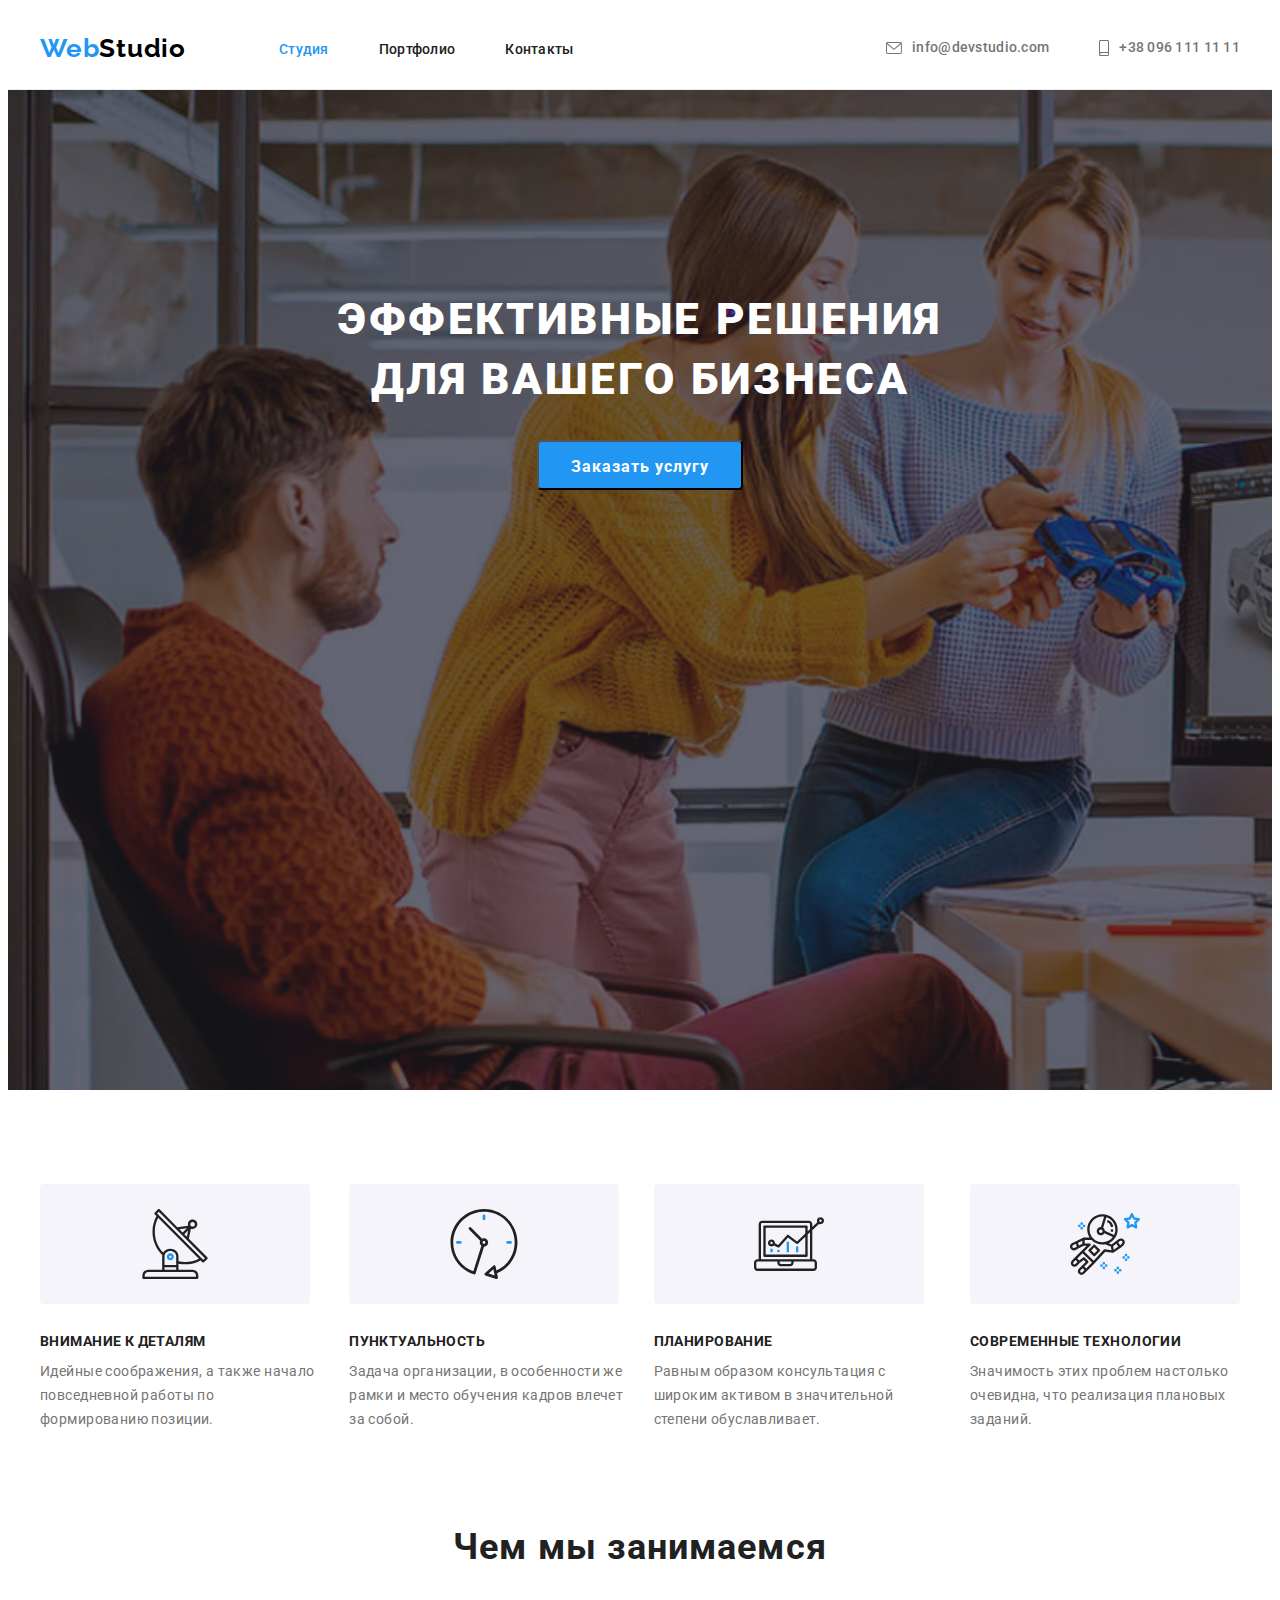
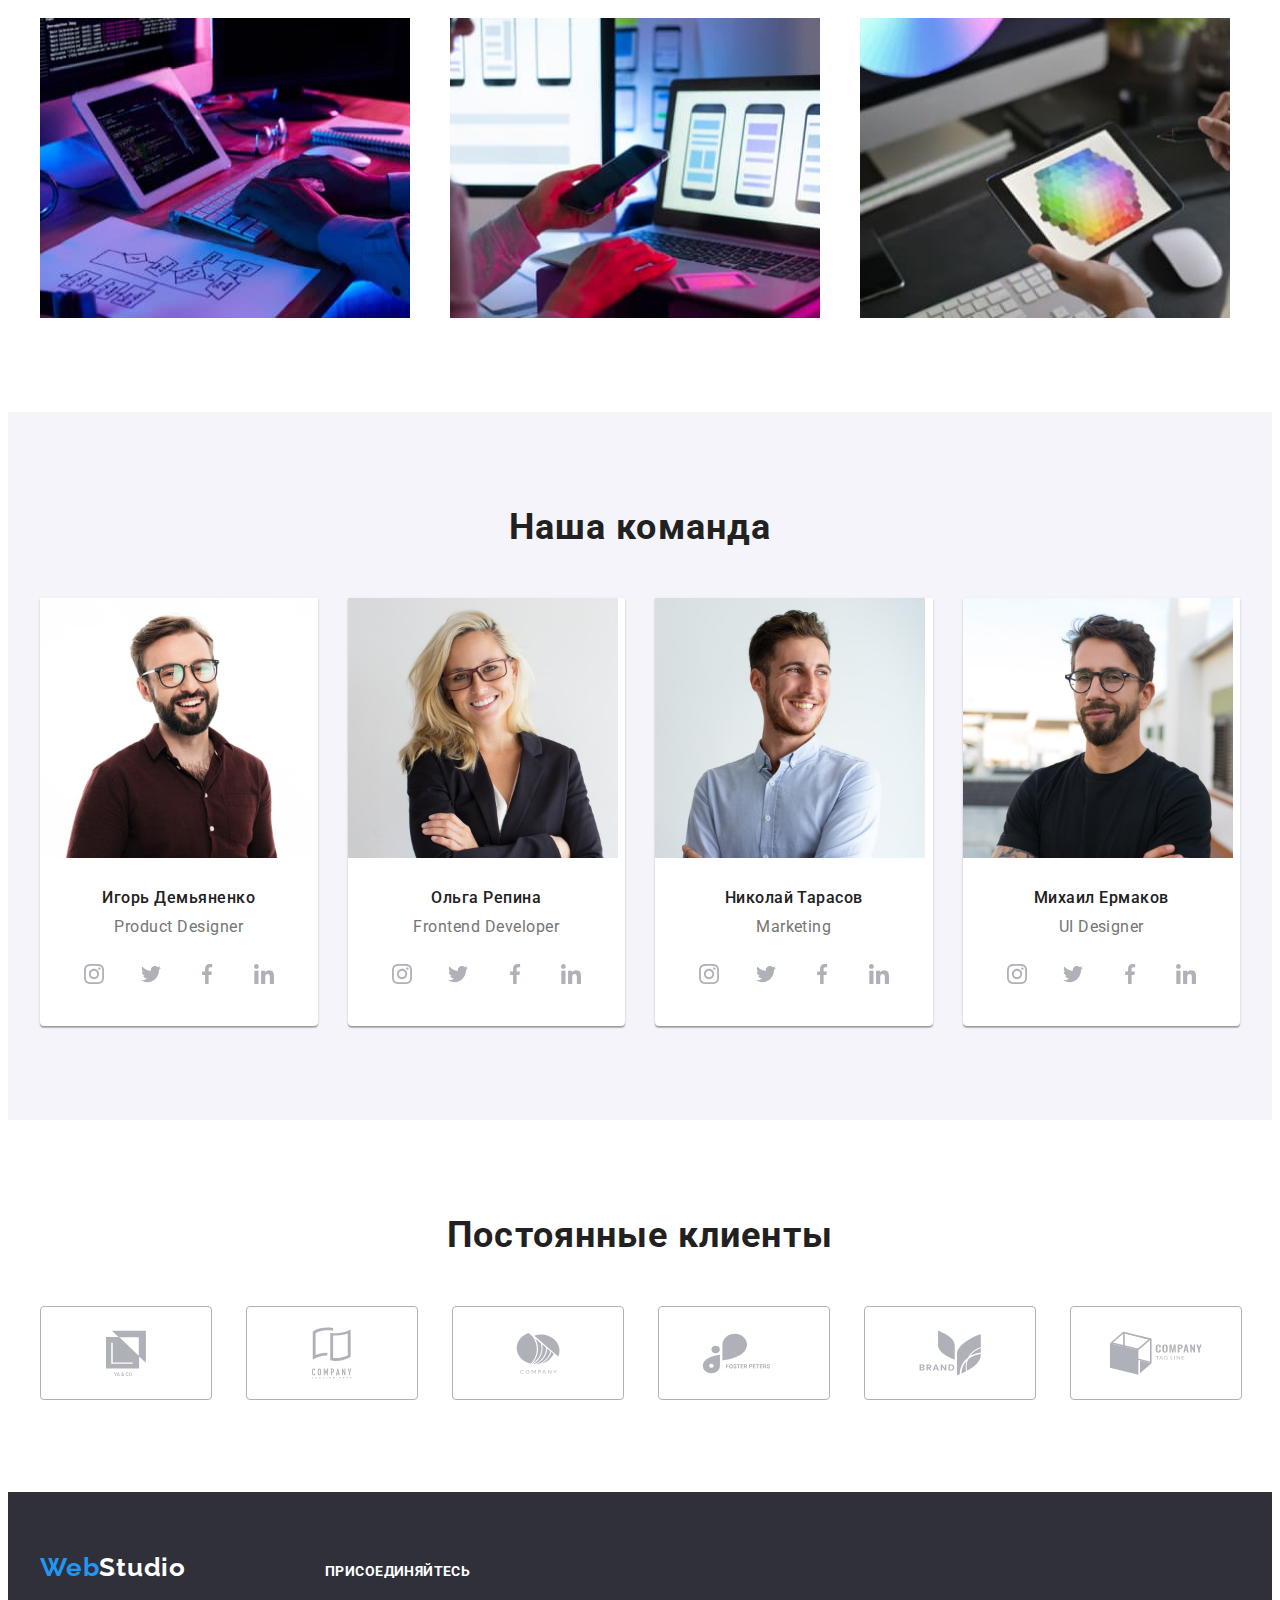
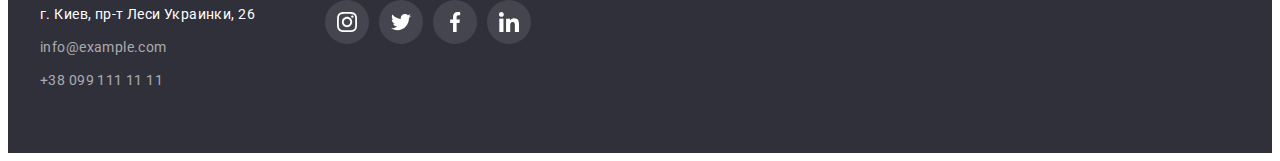
==== index.html @ faff6d55 "Копирование ДЗ4" ====
<!DOCTYPE html>
<html lang="ru">
<head>
    <meta charset="UTF-8">
    <meta http-equiv="X-UA-Compatible" content="IE=edge">
    <meta name="viewport" content="width=device-width, initial-scale=1.0">
    <title>WebStudio</title>
    <link rel="preconnect" href="https://fonts.gstatic.com">
    <link href="https://fonts.googleapis.com/css2?family=Raleway:wght@700&family=Roboto:wght@400;500;700;900&display=swap"
        rel="stylesheet">
    <link rel="stylesheet" href="https://cdnjs.cloudflare.com/ajax/libs/modern-normalize/1.1.0/modern-normalize.min.css"
        integrity="sha512-wpPYUAdjBVSE4KJnH1VR1HeZfpl1ub8YT/NKx4PuQ5NmX2tKuGu6U/JRp5y+Y8XG2tV+wKQpNHVUX03MfMFn9Q=="
        crossorigin="anonymous" referrerpolicy="no-referrer" />
    <link rel="stylesheet" href="./css/styles.css">  

</head>
<body>
    <!-- HEADER-->
    <header class="header"> 
        <div class="container header-container">
            <a class="logo-link link" href="./index.html"> <span class="logo-accent">Web</span>Studio</a>
            <nav class="navigation">
                <ul class="menu list">

                    <li class="menu-item">
                        <a class="menu-item-link current link" href="./index.html">Студия</a>
                    </li>

                    <li class="menu-item">
                        <a class="menu-item-link link" href="./portfolio.html">Портфолио</a>
                    </li>
            
                    <li class="menu-item">
                        <a class="menu-item-link link" href="">Контакты</a>
                    </li>
                </ul>
            </nav>

            <ul class="menu-contakt list">
                <li class="contakt-item">
                    <a class="contakt-link link" href="mailto:info@devstudio.com">
                        <svg class="contact-icon" width="16" height="12">
                            <use href="./images/sprint/icons.svg#icon-mail"></use>                           
                        
                        </svg>
                        info@devstudio.com </a>
                </li>
            
                <li class="contakt-item">
                    <a class="contakt-link link" href="tel:+380961111111">
                        <svg class="contact-icon" width="10" height="16">
                            <use href="./images/sprint/icons.svg#icon-smartphone"></use>
                        </svg>
                        +38 096 111 11 11</a>
                </li>
            </ul>
        </div>
       
       
        
        
    </header>
    <main>
     <!--HERO-->
        <section class="hero">           
            <div>
                <h1 class="hero-title">Эффективные решения для вашего бизнеса</h1>
                <button class="modal-btn" type="button"> Заказать услугу</button>
            </div>            
        </section>
    <!--WORK-->
        <section class="work-section">
            
            <div class="container">
                <h2 hidden>Преимущества</h2>
                <ul class="list work-list">
                    <li class="work-section-item">
                        <div class="work-section-box"> 
                            <svg class="work-section-icon" width="70" height="70">
                                <use href="./images/sprint/icons.svg#icon-antenna"></use>
                            </svg>
                        </div>
                            <h3 class="work-section-title secondary-title">Внимание к деталям</h3>
                            <p class="description">Идейные соображения, а также начало повседневной работы по формированию позиции.</p>
                        
                    </li>
                
                    <li class="work-section-item">
                        <div class="work-section-box"> 
                            <svg class="work-section-icon" width="70" height="70">
                                <use href="./images/sprint/icons.svg#icon-clock"></use>
                            </svg>
                        </div>
                            <h3 class="work-section-title secondary-title">Пунктуальность</h3>
                            <p class="description">Задача организации, в особенности же рамки и место обучения кадров влечет за собой.</p>
                        
                    </li>
                
                    <li class="work-section-item">
                        <div class="work-section-box"> 
                            <svg class="work-section-icon" width="70" height="70">
                                <use href="./images/sprint/icons.svg#icon-diagram"></use>
                            </svg>
                        </div>
                    
                            <h3 class="work-section-title secondary-title">Планирование</h3>
                            <p class="description">Равным образом консультация с широким активом в значительной степени обуславливает.</p>
                        
                    </li>
                
                    <li class="work-section-item">
                        <div class="work-section-box"> 
                            <svg class="work-section-icon" width="70" height="70">
                                <use href="./images/sprint/icons.svg#icon-astronaut"></use>
                            </svg>
                        </div>
                            <h3 class="work-section-title secondary-title">Современные технологии</h3>
                            <p class="description">Значимость этих проблем настолько очевидна, что реализация плановых заданий.</p>
                        
                    </li>
                </ul>
            </div>
            
                       
                    
        </section>
    <!-- ABOUT-->
        <section class="about section">            
            <div class="container">
                <h2 class="section-title title">Чем мы занимаемся</h2>
                <ul class="list about-list">
                    <li class="about-list-item"><img src="./images/foto/box_1.jpg" alt="Написание кода" width="370" height="300"></li>
                    <li class="about-list-item"><img src="./images/foto/box_2.jpg" alt="Тестирование сайта" width="370" height="300"></li>
                    <li class="about-list-item"><img src="./images/foto/box_3.jpg" alt="Пользование сайтом" width="370" height="300"></li>
                </ul>
            </div>
            

        </section>
     <!-- TEAM    -->
        <section class="team section">           
            <div class="container">
                <h2 class="section-title title ">Наша команда</h2>
                <ul class="list team-list">

                    <li class=" team-list-item">
                        <img src="./images/team/igor.jpg" alt="Игорь Демьяненко" width="270" height="260">
                        <div class="team-box">
                            <h3 class="our-team-name secondary-title">Игорь Демьяненко</h3>
                            <p class="profession" lang="en">Product Designer</p>
                            <ul class="social-list list">
                                <li class="social-list-item">
                                     <a href="" class="social-list-link">
                                        <svg class="social-list-icon"  width="20" height="20">
                                            <use href="./images/sprint/icons.svg#icon-instagram"></use>
                                        </svg>
                                    </a>
                                </li>
                            

                                <li class="social-list-item">
                                     <a href="" class="social-list-link">
                                        <svg class="social-list-icon"  width="20" height="20">
                                            <use href="./images/sprint/icons.svg#icon-twitter">

                                            </use>
                                        </svg>
                                    </a>
                                </li>

                                <li class="social-list-item"> 
                                    <a href="" class="social-list-link">
                                        <svg class="social-list-icon"  width="20" height="20">
                                            <use href="./images/sprint/icons.svg#icon-facebook">

                                            </use>
                                        </svg>
                                    </a>
                                </li>

                                <li class="social-list-item"> 
                                    <a href="" class="social-list-link">
                                        <svg class="social-list-icon"  width="20" height="20">
                                            <use href="./images/sprint/icons.svg#icon-linkedin">

                                            </use>
                                        </svg>
                                  </a>
                                </li>
                            </ul>
                        </div>
                    </li>

                    <li class="team-list-item">
                        <img src="./images/team/olga.jpg" alt="Ольга Репина" width="270" height="260">
                        <div class="team-box">
                            <h3 class="our-team-name secondary-title">Ольга Репина</h3>
                            <p class="profession" lang="en">Frontend Developer</p>
                            <ul class="social-list list">
                                <li class="social-list-item">
                                    <a href="" class="social-list-link">
                                        <svg class="social-list-icon" width="20" height="20">
                                            <use href="./images/sprint/icons.svg#icon-instagram"></use>
                                        </svg>
                                    </a>
                                </li>
                            
                            
                                <li class="social-list-item">
                                    <a href="" class="social-list-link">
                                        <svg class="social-list-icon" width="20" height="20">
                                            <use href="./images/sprint/icons.svg#icon-twitter">
                            
                                            </use>
                                        </svg>
                                    </a>
                                </li>
                            
                                <li class="social-list-item">
                                    <a href="" class="social-list-link">
                                        <svg class="social-list-icon" width="20" height="20">
                                            <use href="./images/sprint/icons.svg#icon-facebook">
                            
                                            </use>
                                        </svg>
                                    </a>
                                </li>
                            
                                <li class="social-list-item">
                                    <a href="" class="social-list-link">
                                        <svg class="social-list-icon" width="20" height="20">
                                            <use href="./images/sprint/icons.svg#icon-linkedin">
                            
                                            </use>
                                        </svg>
                                    </a>
                                </li>
                            </ul>
                        </div>
                    </li>

                    <li class="team-list-item">
                        <img src="./images/team/nikolay.jpg" alt="Николай Тарасов" width="270" height="260">
                        <div class="team-box">
                            <h3 class="our-team-name secondary-title">Николай Тарасов</h3>
                            <p class="profession" lang="en">Marketing</p>
                            <ul class="social-list list">
                                <li class="social-list-item">
                                    <a href="" class="social-list-link">
                                        <svg class="social-list-icon" width="20" height="20">
                                            <use href="./images/sprint/icons.svg#icon-instagram"></use>
                                        </svg>
                                    </a>
                                </li>
                            
                            
                                <li class="social-list-item">
                                    <a href="" class="social-list-link">
                                        <svg class="social-list-icon" width="20" height="20">
                                            <use href="./images/sprint/icons.svg#icon-twitter">
                            
                                            </use>
                                        </svg>
                                    </a>
                                </li>
                            
                                <li class="social-list-item">
                                    <a href="" class="social-list-link">
                                        <svg class="social-list-icon" width="20" height="20">
                                            <use href="./images/sprint/icons.svg#icon-facebook">
                            
                                            </use>
                                        </svg>
                                    </a>
                                </li>
                            
                                <li class="social-list-item">
                                    <a href="" class="social-list-link">
                                        <svg class="social-list-icon" width="20" height="20">
                                            <use href="./images/sprint/icons.svg#icon-linkedin">
                            
                                            </use>
                                        </svg>
                                    </a>
                                </li>
                            </ul>
                        </div>
                    </li>

                    <li class="team-list-item">
                        <img src="./images/team/michail.jpg" alt="Михаил Ермаков" width="270" height="260">
                        <div class="team-box">
                            <h3 class="our-team-name secondary-title">Михаил Ермаков</h3>
                            <p class="profession" lang="en">UI Designer</p>
                            <ul class="social-list list">
                                <li class="social-list-item">
                                    <a href="" class="social-list-link">
                                        <svg class="social-list-icon" width="20" height="20">
                                            <use href="./images/sprint/icons.svg#icon-instagram"></use>
                                        </svg>
                                    </a>
                                </li>
                            
                            
                                <li class="social-list-item">
                                    <a href="" class="social-list-link">
                                        <svg class="social-list-icon" width="20" height="20">
                                            <use href="./images/sprint/icons.svg#icon-twitter">
                            
                                            </use>
                                        </svg>
                                    </a>
                                </li>
                            
                                <li class="social-list-item">
                                    <a href="" class="social-list-link">
                                        <svg class="social-list-icon" width="20" height="20">
                                            <use href="./images/sprint/icons.svg#icon-facebook">
                            
                                            </use>
                                        </svg>
                                    </a>
                                </li>
                            
                                <li class="social-list-item">
                                    <a href="" class="social-list-link">
                                        <svg class="social-list-icon" width="20" height="20">
                                            <use href="./images/sprint/icons.svg#icon-linkedin">
                            
                                            </use>
                                        </svg>
                                    </a>
                                </li>
                            </ul>
                        </div>
                    </li>

                </ul>

            </div>
            
        </section>
    <!-- Clients-->
        <section class="clients section">           
            <div class="container">
                <h2 class="section-title title">Постоянные клиенты</h2>
                <ul class="list cliens-list">
                    <li class="clients-list-item"> 
                        <a href="" class="clients-link">
                            <svg class="clients-list-icon" width="40" height="47">
                                <use href="./images/sprint/icons.svg#icon-logo_1"></use>
                            </svg>
                        </a>
                             
                           
                    </li>

                    <li class="clients-list-item"> 
                       <a href="" class="clients-link">
                            <svg class="clients-list-icon" width="40" height="52">
                                <use href="./images/sprint/icons.svg#icon-logo_2"></use>
                            </svg>
                       </a>
                    </li>

                    <li class="clients-list-item"> 
                        <a href="" class="clients-link">
                            <svg class="clients-list-icon" width="44" height="42">
                                <use href="./images/sprint/icons.svg#icon-logo_3"></use>
                            </svg>
                        </a>
                    </li>

                    <li class="clients-list-item"> 
                        <a href="" class="clients-link">
                            <svg class="clients-list-icon" width="85" height="41">
                                <use href="./images/sprint/icons.svg#icon-logo_4"></use>
                            </svg>
                        </a>
                    </li>

                    <li class="clients-list-item"> 
                        <a href="" class="clients-link">
                            <svg class="clients-list-icon" width="63" height="46">
                                <use href="./images/sprint/icons.svg#icon-logo_5"></use>
                            </svg>
                        </a>
                    </li>

                    <li class="clients-list-item"> 
                        <a href="" class="clients-link">
                            <svg class="clients-list-icon" width="94" height="44">
                                <use href="./images/sprint/icons.svg#icon-logo_6"></use>
                            </svg>
                        </a>
                    </li>
               
                    </ul>
 
                </div>
        
        
        </section>
    </main>

<!--CONTACT INFORMATION-->
    <footer class="footer">        
        <div class="container footer-container">
                <div class="logo-contakt">
                    <a class="footer-logo-link link" href="./index.html"> <span class="logo-accent">Web</span>Studio</a>
                   <address class="address">
                        <ul class="list">
                            <li class="footer-item">
                                <a class="footer-address link" href="https://goo.gl/maps/Tj9icxPrhK7F6WNFA" target="_blank"
                                    rel="noopener noreferrer">г. Киев, пр-т Леси Украинки, 26</a>
                            </li>
                            <li class="footer-item">
                                <a class="footer-mail link" href="mailto:info@example.com">info@example.com</a>
                            </li>
                            <li class="footer-item">
                                <a class="footer-tel link" href="tel:+380991111111">+38 099 111 11 11</a>
                            </li>
                        </ul>
                    </address>  
                </div>
            
                <div class="social-contakt">
                    <h3 class="footer-title ">присоединяйтесь</h3>
                    
                    <ul class="footer-list list">
                        <li class="footer-social-list-item">
                            <a href="" class="footer-social-list-link">
                                <svg class="social-list-icon" width="20" height="20">
                                    <use href="./images/sprint/icons.svg#icon-instagram"></use>
                                </svg>
                            </a>
                        </li>
                    
                    
                        <li class="footer-social-list-item">
                            <a href="" class="footer-social-list-link">
                                <svg class="social-list-icon" width="20" height="20">
                                    <use href="./images/sprint/icons.svg#icon-twitter">
                    
                                    </use>
                                </svg>
                            </a>
                        </li>
                    
                        <li class="footer-social-list-item">
                            <a href="" class="footer-social-list-link">
                                <svg class="social-list-icon" width="20" height="20">
                                    <use href="./images/sprint/icons.svg#icon-facebook">
                    
                                    </use>
                                </svg>
                            </a>
                        </li>
                    
                        <li class="footer-social-list-item">
                            <a href="" class="footer-social-list-link">
                                <svg class="social-list-icon" width="20" height="20">
                                    <use href="./images/sprint/icons.svg#icon-linkedin">
                    
                                    </use>
                                </svg>
                            </a>
                        </li>
                    </ul>
                </div>
            

        </div>
        
    </footer>

    
</body>
</html>
---- css/styles.css ----
:root {
  --main-font: "Roboto", sans-serif;
  --secondary-font: "Raleway", sans-serif;
  --accent-color: #2196f3;
  --primary-text-color: #212121;
  --secondary-color: #757575;
  --background-color: #2f303a;
  --white-color: #ffffff;
  --black-color: #000000;
  --background-icon: #afb1b8;
}

h1,
h2,
h3,
h4,
h5,
h6,
p {
  margin-top: 0;
  margin-bottom: 0;
}

ul,
ol {
  margin-top: 0;
  margin-bottom: 0;
  padding-left: 0;
}
img {
  display: block;
}
.list {
  list-style: none;
}
.link {
  text-decoration: none;
}
body {
  font-family: var(--main-font);
}

.container {
  width: 1200px;
  margin: 0 auto;
  padding-left: 15px;
  padding-right: 15px;
}
.section {
  padding-top: 94px;
  padding-bottom: 94px;
}
/*-------------COMPONENT------------*/
.title {
  margin-bottom: 50px;
}

.secondary-title {
  margin-bottom: 10px;
}

/*-------------HEADER------------*/
.header {
  padding-top: 25px;
  padding-bottom: 25px;
  border-bottom: 1px solid #ececec;
}
.header-container,
.menu {
  display: flex;
  align-items: center;
}

.menu-item:not(:last-child) {
  margin-right: 50px;
}
.contakt-item:not(:last-child) {
  margin-right: 50px;
}
.menu-contakt {
  display: flex;
  margin-left: auto;
  align-items: center;
}
.contact-icon {
  margin-right: 10px;
  fill: var(--secondary-color);
}
.logo-link {
  margin-right: 93px;
  font-family: var(--secondary-font);
  font-weight: 700;
  font-size: 26px;
  line-height: 1.19;
  letter-spacing: 0.03em;
  color: var(--black-color);
}
.logo-accent {
  color: var(--accent-color);
}
.menu-item-link {
  font-weight: 500;
  font-size: 14px;
  line-height: 1.14;
  letter-spacing: 0.02em;
  color: var(--primary-text-color);
}

.menu-item-link:hover,
.menu-item-link:focus {
  color: var(--accent-color);
}

.menu-item-link.current {
  color: var(--accent-color);
}
.contakt-link {
  display: flex;
  align-items: center;
  font-style: 400;
  font-weight: 500;
  font-size: 14px;
  line-height: 1.14;
  letter-spacing: 0.02em;
  color: var(--secondary-color);
}

.contakt-link:hover,
.contakt-link:focus {
  color: var(--accent-color);
}
.contakt-link:hover .contact-icon,
.contakt-link:focus .contact-icon {
  fill: var(--accent-color);
}

/*------------- END HEADER------------*/

/*------------------HERO-----------------*/
.hero {
  background-color: var(--background-color);
  background-image: linear-gradient(
      rgba(47, 48, 58, 0.4),
      rgba(47, 48, 58, 0.4)
    ),
    url(../images/hero/bg.jpg);
  background-size: cover;
  max-width: 1600px;
  height: 600px;
  margin: 0 auto;
  padding-top: 200px;
  padding-bottom: 200px;
  text-align: center;
}
.hero-title {
  font-weight: 900;
  font-size: 44px;
  line-height: 1.36;
  text-align: center;
  letter-spacing: 0.06em;
  text-transform: uppercase;
  color: var(--white-color);
  width: 700px;
  margin: 0 auto;
  margin-bottom: 30px;
}

.modal-btn {
  height: 50px;
  border-radius: 4px;
  padding: 10px 32px;
  font-family: var(--main-font);
  font-weight: 700;
  font-size: 16px;
  line-height: 1.88;
  letter-spacing: 0.06em;
  cursor: pointer;
  color: var(--white-color);
  background-color: var(--accent-color);
}
/*------------------ END HERO -----------------*/
/*------- WORK --------*/
.work-section {
  padding-top: 94px;
}
.work-list {
  display: flex;
  margin-left: -30px;
  margin-top: -30px;
}
.work-section-item {
  flex-basis: calc((100% -120px) / 4);
  margin-left: 30px;
  margin-top: 30px;
}
.work-section-title {
  font-weight: 700;
  font-size: 14px;
  line-height: 1.14;
  letter-spacing: 0.03em;
  text-transform: uppercase;
  color: var(--primary-text-color);
}
.description {
  font-weight: 400;
  font-size: 14px;
  line-height: 1.71;
  letter-spacing: 0.03em;
  color: var(--secondary-color);
}
.work-section-box {
  display: flex;
  justify-content: center;
  align-items: center;
  width: 270px;
  height: 120px;
  background: #f5f4fa;
  border-radius: 4px;
  fill: var(--background-icon);
  margin-bottom: 30px;
}
/*-----------END WORK-----------*/

/*-----------ABOUT--------------*/
.about-list {
  display: flex;
  flex-wrap: wrap;
  margin-left: -30px;
  margin-top: -30px;
}

.about-list-item {
  flex-basis: calc((100% - 90px) / 3);
  margin-left: 30px;
  margin-top: 30px;
}
/*----------- END ABOUT--------------*/
/* -------------TEAM--------------  */
.social-list-link {
  display: flex;
  align-items: center;
  justify-content: center;
  width: 44px;
  height: 44px;
  border-radius: 50%;
  background-color: var(--white-color);
  fill: var(--background-icon);
}
.social-list {
  display: flex;
  justify-content: space-between;
}

.social-list-link:hover,
.social-list-link:focus {
  background-color: var(--accent-color);
  fill: var(--white-color);
}

.team {
  background-color: #f5f4fa;
}

.team-list {
  display: flex;
  flex-wrap: wrap;
  margin-left: -30px;
  margin-top: -30px;
}
.team-list-item {
  box-shadow: 0px 1px 3px rgba(0, 0, 0, 0.12), 0px 1px 1px rgba(0, 0, 0, 0.14),
    0px 2px 1px rgba(0, 0, 0, 0.2);
  border-radius: 0px 0px 4px 4px;
  background: var(--white-color);
  flex-basis: calc((100% - 120px) / 4);
  margin-left: 30px;
  margin-top: 30px;
}
.section-title {
  font-weight: 700;
  font-size: 36px;
  line-height: 1.17;
  text-align: center;
  letter-spacing: 0.03em;
  color: var(--primary-text-color);
}
.our-team-name {
  font-weight: 500;
  font-size: 16px;
  line-height: 1.19;
  text-align: center;
  letter-spacing: 0.03em;
  color: var(--primary-text-color);
  margin-bottom: 10px;
}
.profession {
  font-weight: 400;
  font-size: 16px;
  line-height: 1.19;
  text-align: center;
  letter-spacing: 0.03em;
  color: var(--secondary-color);
  margin-bottom: 16px;
}
.team-box {
  padding: 30px 32px;
}

/*------------END TEAM---------*/
/* ==================CLIENTS============== */
.clients-list-item {
  width: 170px;
  height: 92px;
}
.cliens-list {
  display: flex;
  justify-content: space-between;
}
.clients-link {
  display: flex;
  justify-content: center;
  align-items: center;

  width: 100%;
  height: 100%;
  border: 1px solid var(--background-icon);
  border-radius: 4px;
}
.clients-list-icon {
  fill: var(--background-icon);
}
.clients-link:hover,
.cclients-link:focus {
  border-color: var(--accent-color);
}
.clients-link:hover .clients-list-icon,
.clients-link:focus .clients-list-icon {
  fill: var(--accent-color);
}
/*--------------FOOTER----------*/
.footer {
  background-color: var(--background-color);
  padding-top: 60px;
  padding-bottom: 60px;
}
.logo-contakt {
  margin-right: 70px;
}
.footer-container {
  display: flex;
}
.footer-list {
  display: flex;
}
.footer-title {
  margin-bottom: 20px;
  margin-top: 12px;
}
.footer-social-list-link {
  display: flex;
  align-items: center;
  justify-content: center;
  width: 44px;
  height: 44px;
  border-radius: 50%;
  background: rgba(255, 255, 255, 0.1);
  fill: var(--white-color);
}
.footer-social-list-item:not(:last-child) {
  margin-right: 10px;
}

.footer-social-list-link:hover,
.footer-social-list-link:focus {
  background-color: var(--accent-color);
}

.address {
  font-style: inherit;
}

.footer-item:not(:last-child) {
  margin-bottom: 9px;
}
.footer-logo-link {
  font-family: var(--secondary-font);
  font-weight: 700;
  font-size: 26px;
  line-height: 1.19;
  letter-spacing: 0.03em;
  color: var(--white-color);
  margin-bottom: 20px;
  display: block;
}
.footer-address {
  font-weight: 400;
  font-size: 14px;
  line-height: 1.71;
  letter-spacing: 0.03em;
  color: var(--white-color);
}
.footer-mail,
.footer-tel {
  font-style: 400;
  font-weight: 400;
  font-size: 14px;
  line-height: 1.71;
  letter-spacing: 0.03em;
  color: rgba(255, 255, 255, 0.6);
}
.footer-title {
  font-weight: 700;
  font-size: 14px;
  line-height: 1.14;
  letter-spacing: 0.03em;
  text-transform: uppercase;
  color: var(--white-color);
}

/*--------------END FOOTER---------*/

/*--------------- PORTFOLIO-BUTTON------------*/
.portfolio-list {
  display: flex;
  justify-content: center;
  margin-bottom: 50px;
}
.portfolio-item:not(:last-child) {
  margin-right: 8px;
}

.portfolio-btn {
  border-radius: 4px;
  border: none;
  padding: 6px 22px;
  font-family: var(--main-font);
  font-weight: 500;
  font-size: 16px;
  line-height: 1.63;
  text-align: center;
  letter-spacing: 0.03em;
  color: var(--primary-text-color);
  background-color: #f5f4fa;
}
.portfolio-btn:hover,
.portfolio-btn:focus {
  background: var(--accent-color);
  color: var(--white-color);
  box-shadow: 0px 3px 1px rgba(0, 0, 0, 0.1), 0px 1px 2px rgba(0, 0, 0, 0.08),
    0px 2px 2px rgba(0, 0, 0, 0.12);
  border-radius: 4px;
}

/*------------- END PORTFOLIO-BUTTON------------*/

/*--------------description-------------*/
.card-site {
  display: flex;
  flex-wrap: wrap;
  margin-left: -30px;
  margin-top: -30px;
}
.card-site-link:hover,
.card-site-link:focus {
  display: block;
  box-shadow: 0px 1px 1px rgba(0, 0, 0, 0.12), 0px 4px 4px rgba(0, 0, 0, 0.06),
    1px 4px 6px rgba(0, 0, 0, 0.16);
}
.site-item {
  flex-basis: calc((100% - 90px) / 3);
  margin-left: 30px;
  margin-top: 30px;
}
.site-title {
  font-weight: 700;
  font-size: 18px;
  line-height: 2;
  letter-spacing: 0.06em;
  color: var(--primary-text-color);
  margin-bottom: 4px;
}
.description-name {
  font-weight: 400;
  font-size: 16px;
  line-height: 1.88;
  letter-spacing: 0.03em;
  color: var(--secondary-color);
}
.portfolio-box {
  padding: 24px 20px;
  border: 1px solid #eeeeee;
  border-top: none;
}
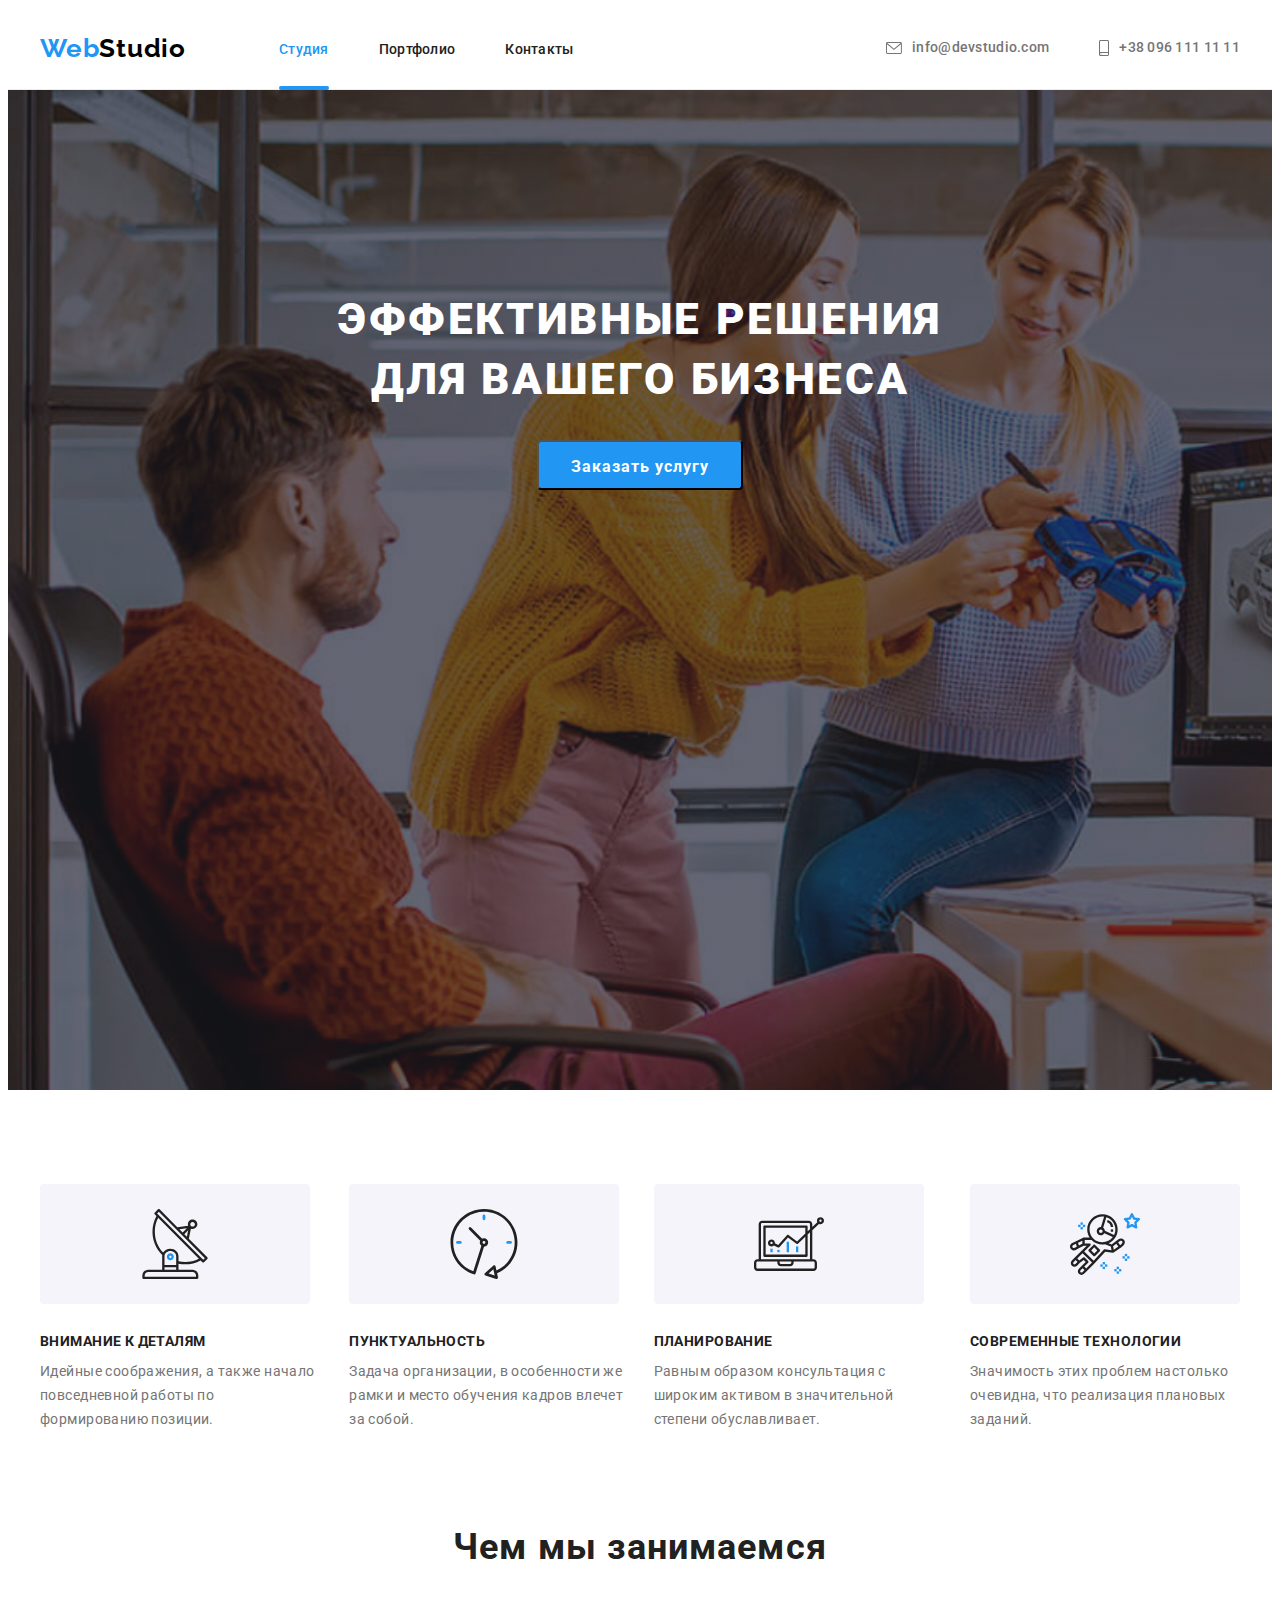
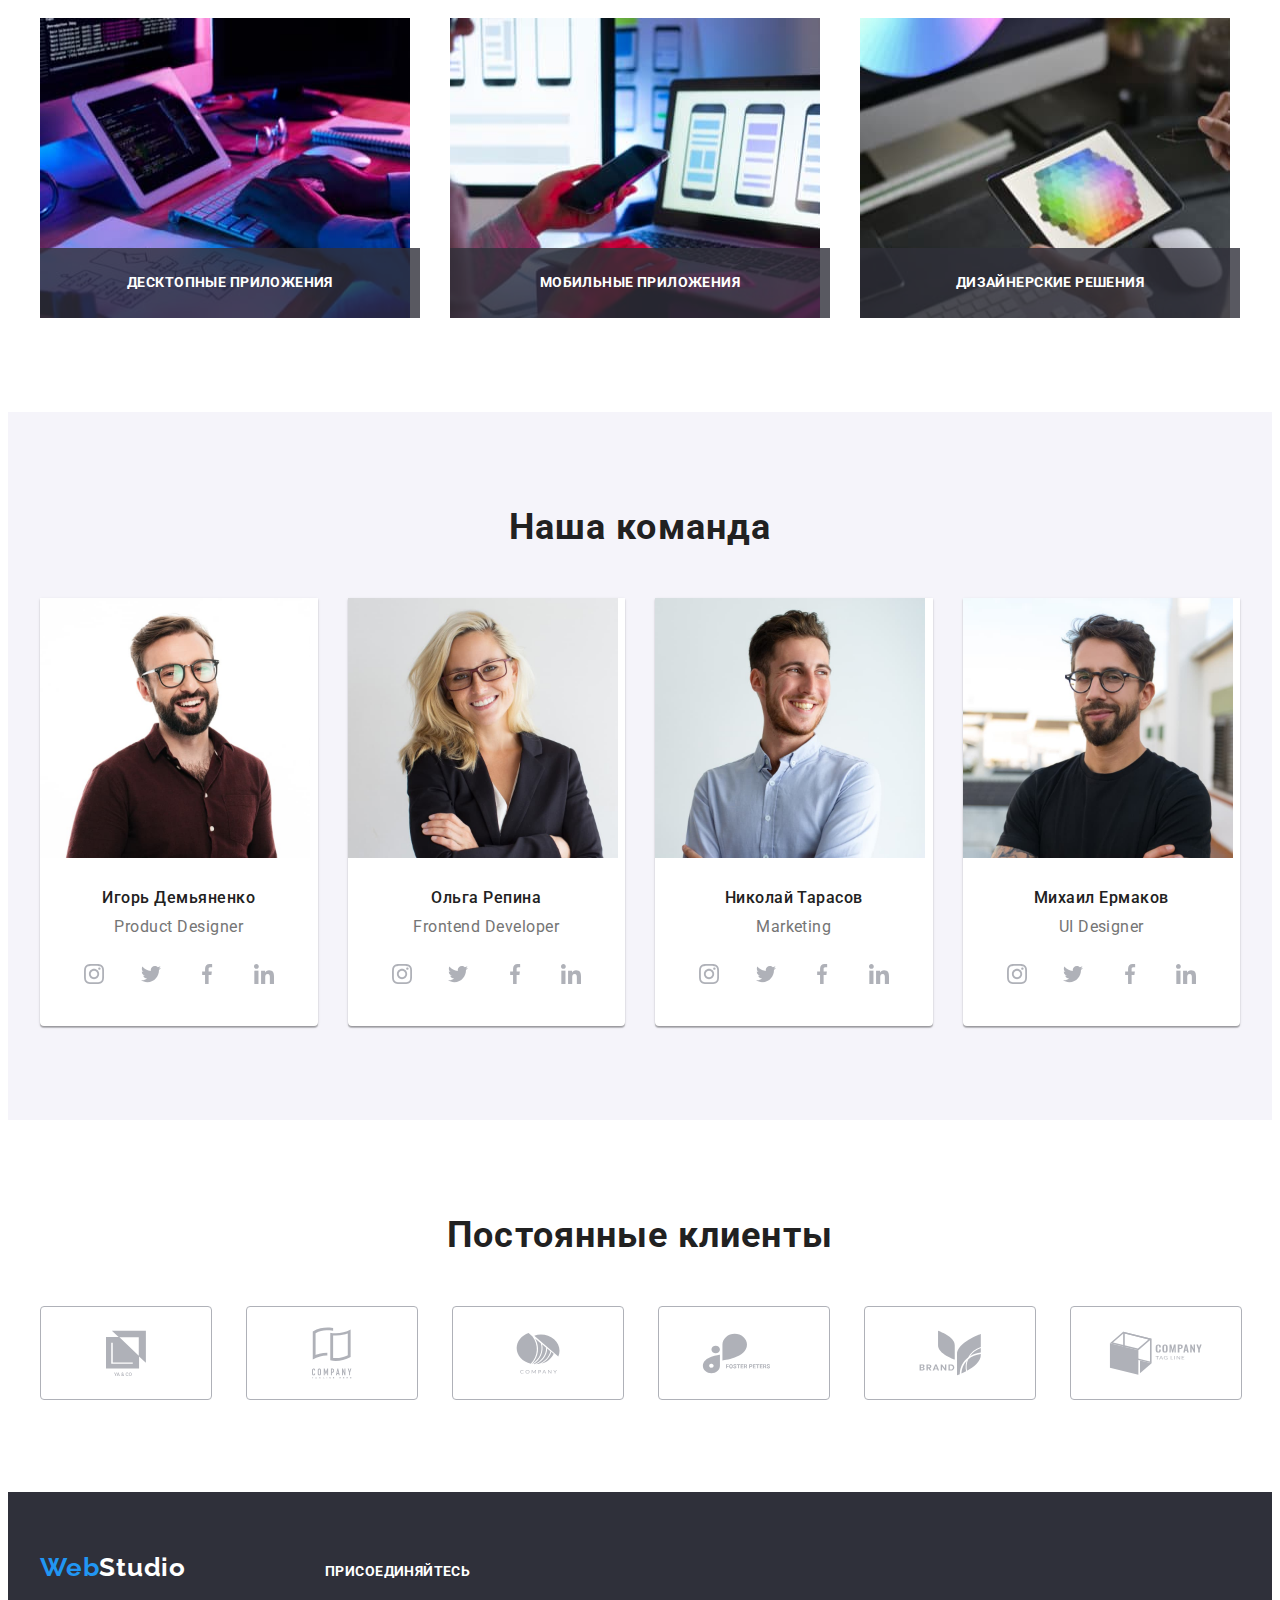
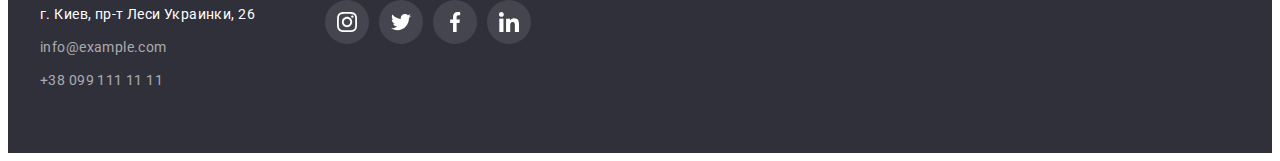
==== commit d329f54e: "выполнение ДЗ" ====
--- a/index.html
+++ b/index.html
@@ -11,6 +11,7 @@
     <link rel="stylesheet" href="https://cdnjs.cloudflare.com/ajax/libs/modern-normalize/1.1.0/modern-normalize.min.css"
         integrity="sha512-wpPYUAdjBVSE4KJnH1VR1HeZfpl1ub8YT/NKx4PuQ5NmX2tKuGu6U/JRp5y+Y8XG2tV+wKQpNHVUX03MfMFn9Q=="
         crossorigin="anonymous" referrerpolicy="no-referrer" />
+    <link rel="stylesheet" href="https://cdnjs.cloudflare.com/ajax/libs/animate.css/4.1.1/animate.min.css" />
     <link rel="stylesheet" href="./css/styles.css">  
 
 </head>
@@ -23,7 +24,9 @@
                 <ul class="menu list">
 
                     <li class="menu-item">
-                        <a class="menu-item-link current link" href="./index.html">Студия</a>
+                        <div class="menu-current">
+                            <a class="menu-item-link current link" href="./index.html">Студия</a>
+                        </div>
                     </li>
 
                     <li class="menu-item">
@@ -65,7 +68,7 @@
         <section class="hero">           
             <div>
                 <h1 class="hero-title">Эффективные решения для вашего бизнеса</h1>
-                <button class="modal-btn" type="button"> Заказать услугу</button>
+                <button class="modal-btn" type="button" data-modal-open> Заказать услугу</button>
             </div>            
         </section>
     <!--WORK-->
@@ -129,9 +132,24 @@
             <div class="container">
                 <h2 class="section-title title">Чем мы занимаемся</h2>
                 <ul class="list about-list">
-                    <li class="about-list-item"><img src="./images/foto/box_1.jpg" alt="Написание кода" width="370" height="300"></li>
-                    <li class="about-list-item"><img src="./images/foto/box_2.jpg" alt="Тестирование сайта" width="370" height="300"></li>
-                    <li class="about-list-item"><img src="./images/foto/box_3.jpg" alt="Пользование сайтом" width="370" height="300"></li>
+                    <li class="about-list-item">
+                        <div class="thumb">
+                            <img src="./images/foto/box_1.jpg" alt="Написание кода" width="370" height="300">
+                            <p class="about-information">Десктопные приложения</p>
+                        </div>
+                    </li>
+                    <li class="about-list-item">
+                        <div class="thumb">
+                            <img src="./images/foto/box_2.jpg" alt="Тестирование сайта" width="370" height="300">
+                            <p class="about-information">Мобильные приложения</p>
+                        </div>
+                    </li>
+                    <li class="about-list-item">
+                        <div class="thumb">
+                            <img src="./images/foto/box_3.jpg" alt="Пользование сайтом" width="370" height="300">
+                            <p class="about-information">Дизайнерские решения</p>
+                        </div>
+                    </li>
                 </ul>
             </div>
             
@@ -473,7 +491,16 @@
         </div>
         
     </footer>
-
-    
+    <!-- Modal -->
+    <div class="backdrop is-hidden" data-modal>
+        <div class="modal">
+            <button  type="button" class="close-btn" data-modal-close> 
+                <svg class="social-list-icon" width="18" height="18">
+                    <use href="./images/sprint/icons.svg#icon-close-black"></use>
+                </svg>
+             </button>
+        </div>
+    </div>
+    <script src="./js/modal.js"></script>
 </body>
 </html>--- a/css/styles.css
+++ b/css/styles.css
@@ -40,6 +40,7 @@
   font-family: var(--main-font);
 }
 
+/*-------------COMPONENT------------*/
 .container {
   width: 1200px;
   margin: 0 auto;
@@ -50,7 +51,7 @@
   padding-top: 94px;
   padding-bottom: 94px;
 }
-/*-------------COMPONENT------------*/
+
 .title {
   margin-bottom: 50px;
 }
@@ -104,6 +105,7 @@
   line-height: 1.14;
   letter-spacing: 0.02em;
   color: var(--primary-text-color);
+  transition: color 250ms cubic-bezier(0.4, 0, 0.2, 1);
 }
 
 .menu-item-link:hover,
@@ -123,6 +125,21 @@
   line-height: 1.14;
   letter-spacing: 0.02em;
   color: var(--secondary-color);
+  transition: color 250ms cubic-bezier(0.4, 0, 0.2, 1);
+}
+.menu-current {
+  position: relative;
+}
+.menu-item-link.current::after {
+  content: "";
+  position: absolute;
+  left: 0;
+  bottom: -32px;
+  display: block;
+  width: 100%;
+  height: 4px;
+  border-radius: 2px;
+  background-color: var(--accent-color);
 }
 
 .contakt-link:hover,
@@ -177,6 +194,8 @@
   cursor: pointer;
   color: var(--white-color);
   background-color: var(--accent-color);
+  transition: color 250ms cubic-bezier(0.4, 0, 0.2, 1),
+    background-color 250ms cubic-bezier(0.4, 0, 0.2, 1);
 }
 /*------------------ END HERO -----------------*/
 /*------- WORK --------*/
@@ -234,6 +253,27 @@
   margin-left: 30px;
   margin-top: 30px;
 }
+.thumb {
+  position: relative;
+}
+.about-information {
+  position: absolute;
+  bottom: 0;
+  width: 100%;
+  height: 70px;
+  display: flex;
+  justify-content: center;
+  align-items: center;
+  background-color: rgba(47, 48, 58, 0.8);
+  font-weight: 700;
+  font-size: 14px;
+  line-height: 1.14;
+  text-align: center;
+  letter-spacing: 0.03em;
+  text-transform: uppercase;
+  color: var(--white-color);
+}
+
 /*----------- END ABOUT--------------*/
 /* -------------TEAM--------------  */
 .social-list-link {
@@ -245,6 +285,8 @@
   border-radius: 50%;
   background-color: var(--white-color);
   fill: var(--background-icon);
+  transition: fill 250ms cubic-bezier(0.4, 0, 0.2, 1),
+    background-color 250ms cubic-bezier(0.4, 0, 0.2, 1);
 }
 .social-list {
   display: flex;
@@ -325,9 +367,11 @@
   height: 100%;
   border: 1px solid var(--background-icon);
   border-radius: 4px;
+  transition: border-color 250ms cubic-bezier(0.4, 0, 0.2, 1);
 }
 .clients-list-icon {
   fill: var(--background-icon);
+  transition: fill 250ms cubic-bezier(0.4, 0, 0.2, 1);
 }
 .clients-link:hover,
 .cclients-link:focus {
@@ -365,6 +409,7 @@
   border-radius: 50%;
   background: rgba(255, 255, 255, 0.1);
   fill: var(--white-color);
+  transition: background-color 250ms cubic-bezier(0.4, 0, 0.2, 1);
 }
 .footer-social-list-item:not(:last-child) {
   margin-right: 10px;
@@ -407,6 +452,7 @@
   line-height: 1.71;
   letter-spacing: 0.03em;
   color: rgba(255, 255, 255, 0.6);
+  transition: color 250ms cubic-bezier(0.4, 0, 0.2, 1);
 }
 .footer-title {
   font-weight: 700;
@@ -417,6 +463,45 @@
   color: var(--white-color);
 }
 
+.backdrop {
+  position: fixed;
+  top: 0;
+  left: 0;
+  width: 100vw;
+  height: 100vh;
+  background-color: rgba(0, 0, 0, 0.2);
+  transition: opacity 250ms linear, visibility 250ms linear;
+}
+
+.modal {
+  position: relative;
+  left: 50%;
+  top: 50%;
+  width: 528px;
+  height: 581px;
+  background-color: var(--white-color);
+  box-shadow: 0px 1px 3px rgba(0, 0, 0, 0.12), 0px 1px 1px rgba(0, 0, 0, 0.14),
+    0px 2px 1px rgba(0, 0, 0, 0.2);
+  border-radius: 4px;
+  transform: translate(-50%, -50%);
+}
+.close-btn {
+  position: absolute;
+  top: 8px;
+  right: 8px;
+  width: 30px;
+  height: 30px;
+  border-radius: 50%;
+  border: 1px solid rgba(0, 0, 0, 0.1);
+  background-color: var(--white-color);
+  cursor: pointer;
+  padding: 0;
+}
+.is-hidden {
+  opacity: 0;
+  visibility: hidden;
+  pointer-events: none;
+}
 /*--------------END FOOTER---------*/
 
 /*--------------- PORTFOLIO-BUTTON------------*/
@@ -441,10 +526,13 @@
   letter-spacing: 0.03em;
   color: var(--primary-text-color);
   background-color: #f5f4fa;
+  transition: color 250ms cubic-bezier(0.4, 0, 0.2, 1),
+    background-color 250ms cubic-bezier(0.4, 0, 0.2, 1),
+    box-shadow 250ms cubic-bezier(0.4, 0, 0.2, 1);
 }
 .portfolio-btn:hover,
 .portfolio-btn:focus {
-  background: var(--accent-color);
+  background-color: var(--accent-color);
   color: var(--white-color);
   box-shadow: 0px 3px 1px rgba(0, 0, 0, 0.1), 0px 1px 2px rgba(0, 0, 0, 0.08),
     0px 2px 2px rgba(0, 0, 0, 0.12);
@@ -491,3 +579,34 @@
   border: 1px solid #eeeeee;
   border-top: none;
 }
+.card-site-link {
+  display: block;
+  transition: box-shadow 250ms cubic-bezier(0.4, 0, 0.2, 1);
+}
+.card-site-img {
+  position: relative;
+  overflow: hidden;
+}
+
+.overlay {
+  position: absolute;
+  top: 0;
+  left: 0;
+  width: 100%;
+  height: 100%;
+  background-color: rgba(33, 150, 243, 0.9);
+  color: var(--white-color);
+  padding: 63px 24px;
+  font-weight: 400;
+  font-size: 18px;
+  line-height: 28px;
+  letter-spacing: 0.03em;
+  overflow: auto;
+  transform: translateY(100%);
+  transition: transform 250ms cubic-bezier(0.4, 0, 0.2, 1);
+}
+
+.card-site-link:hover .overlay,
+.card-site-link:focus .overlay {
+  transform: translateY(0);
+}
